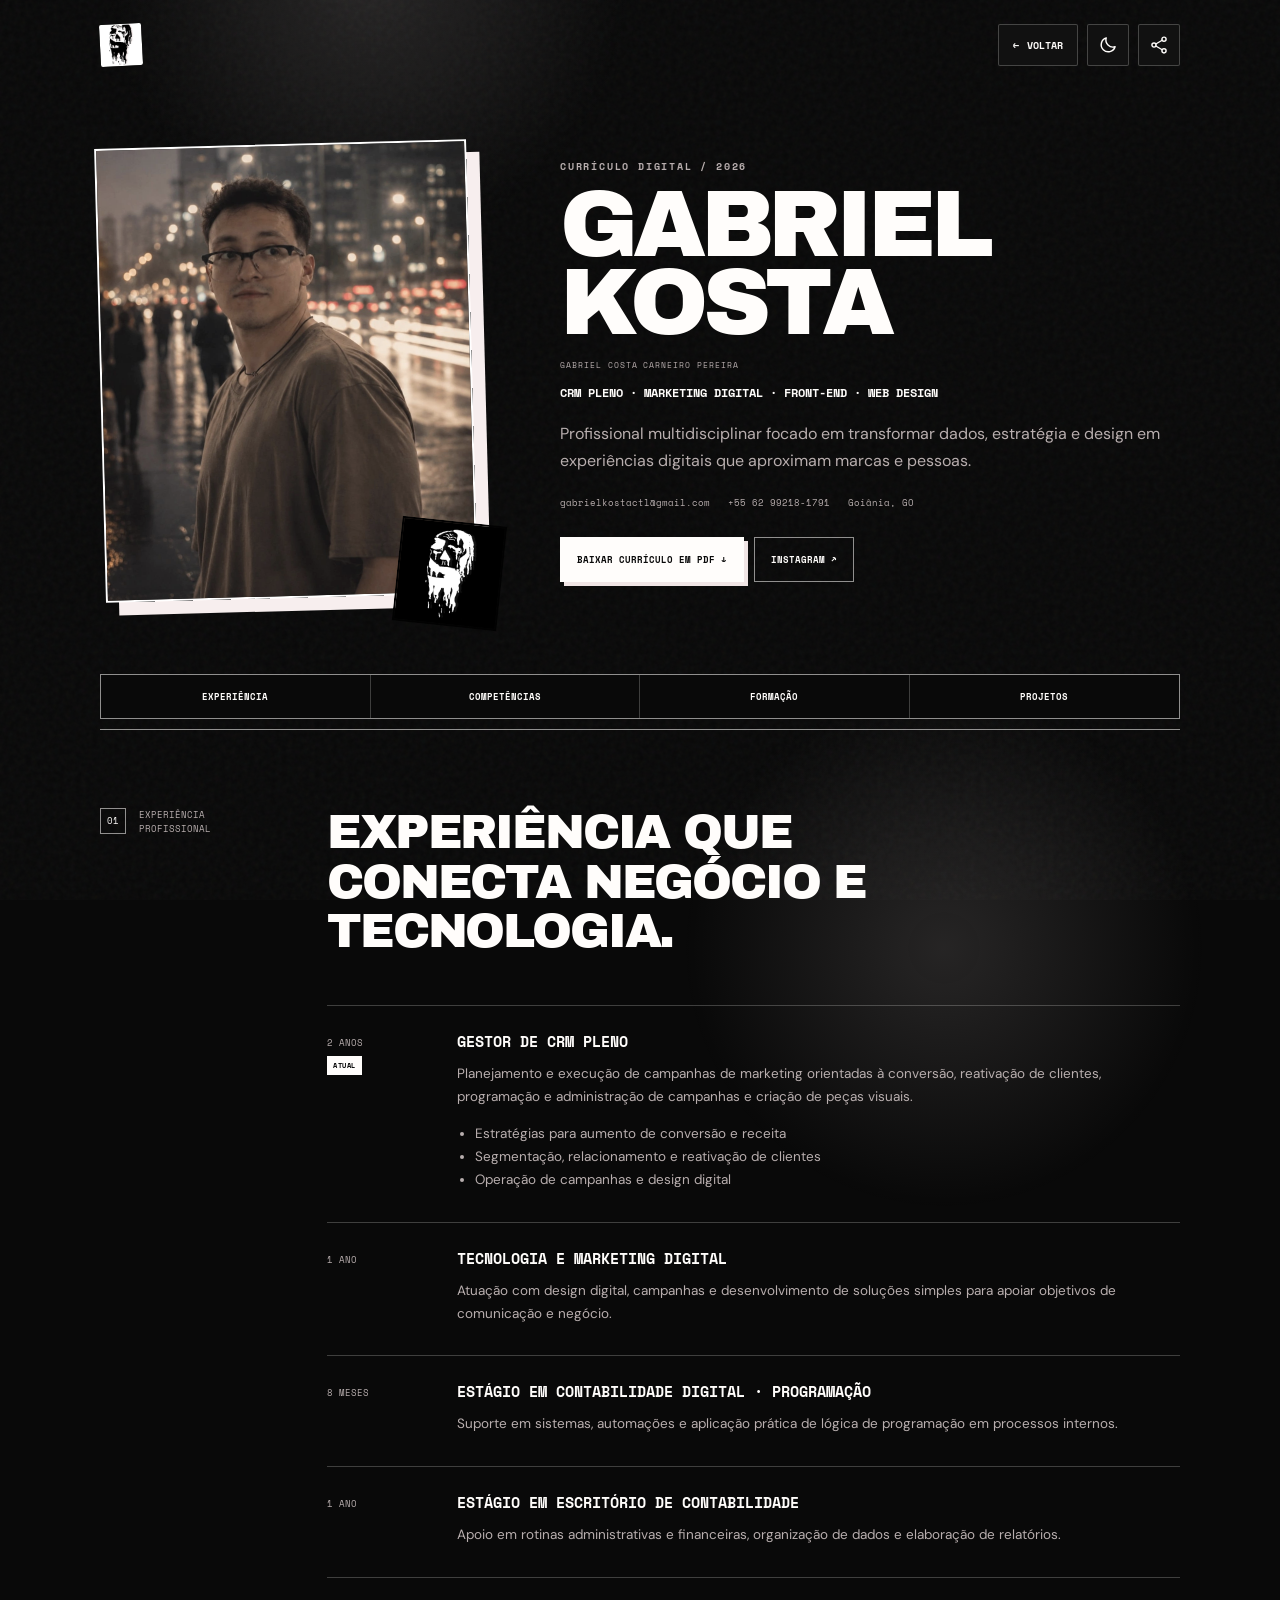
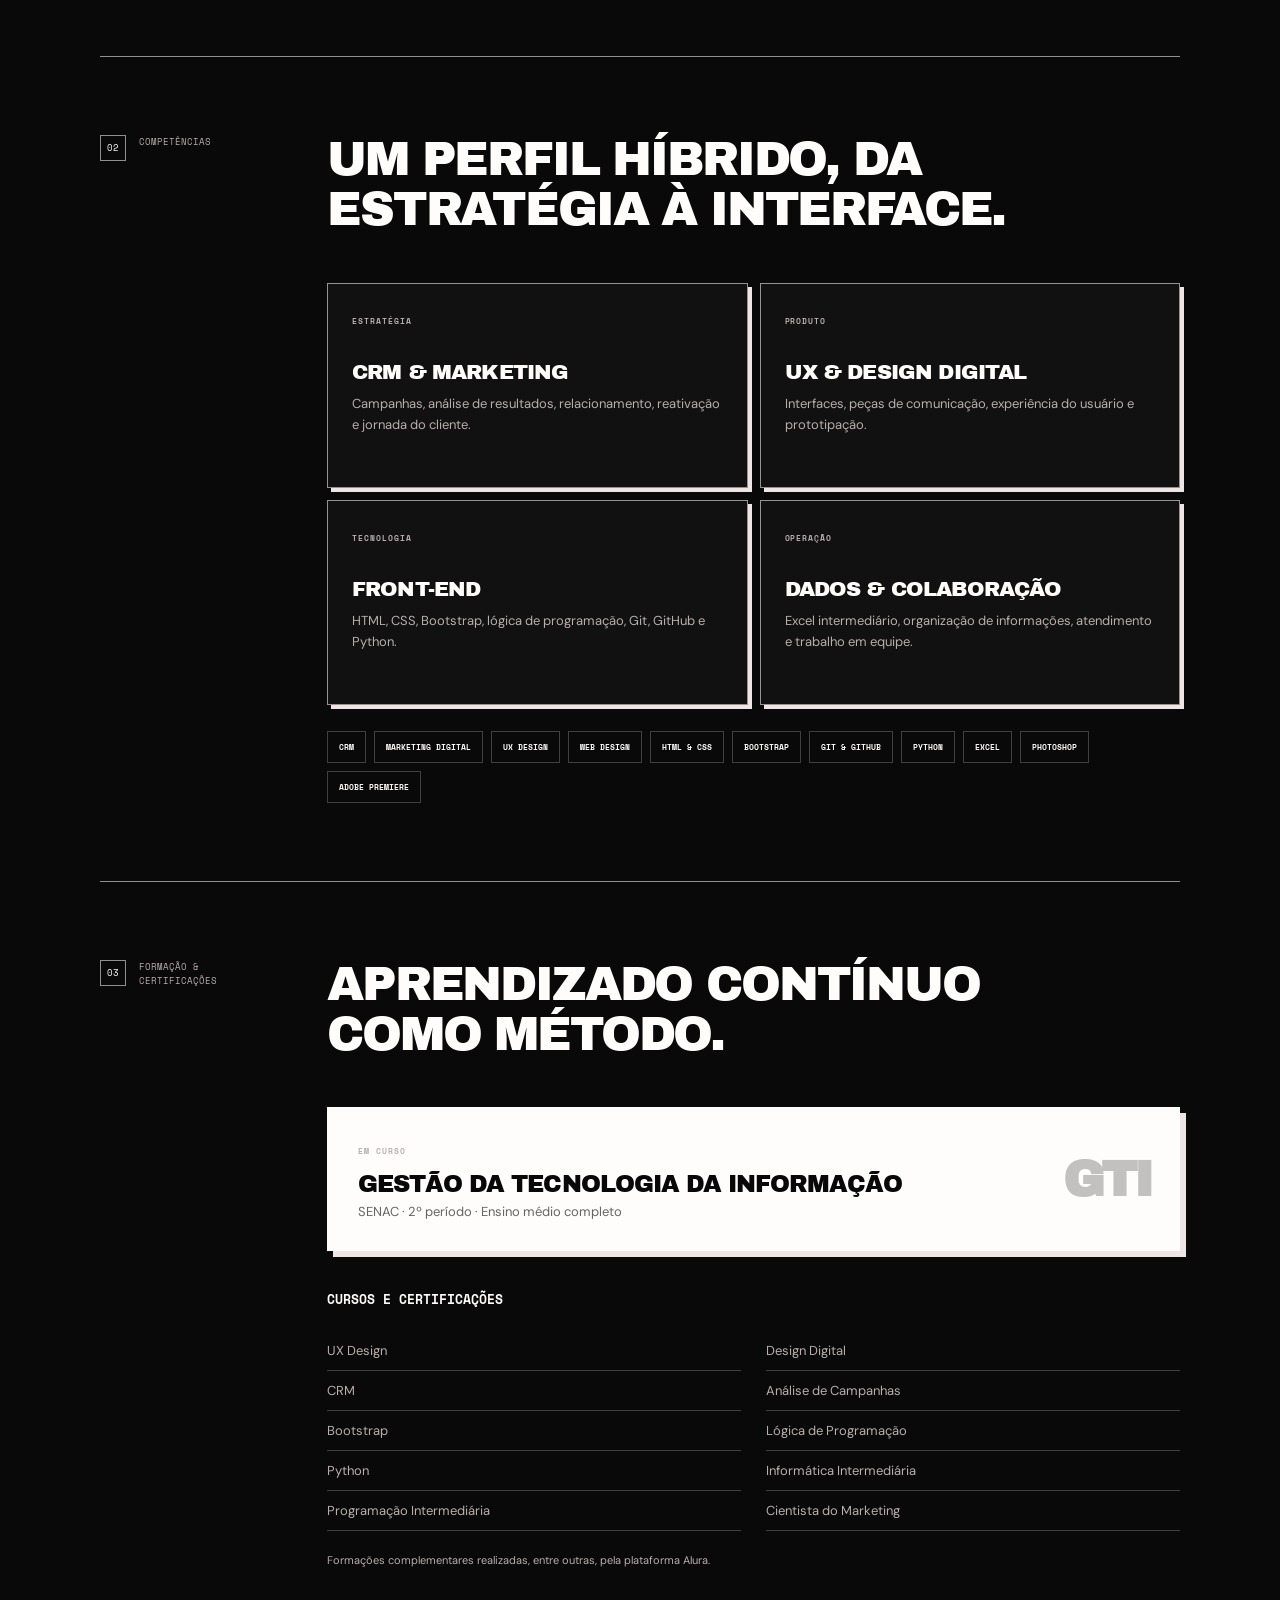
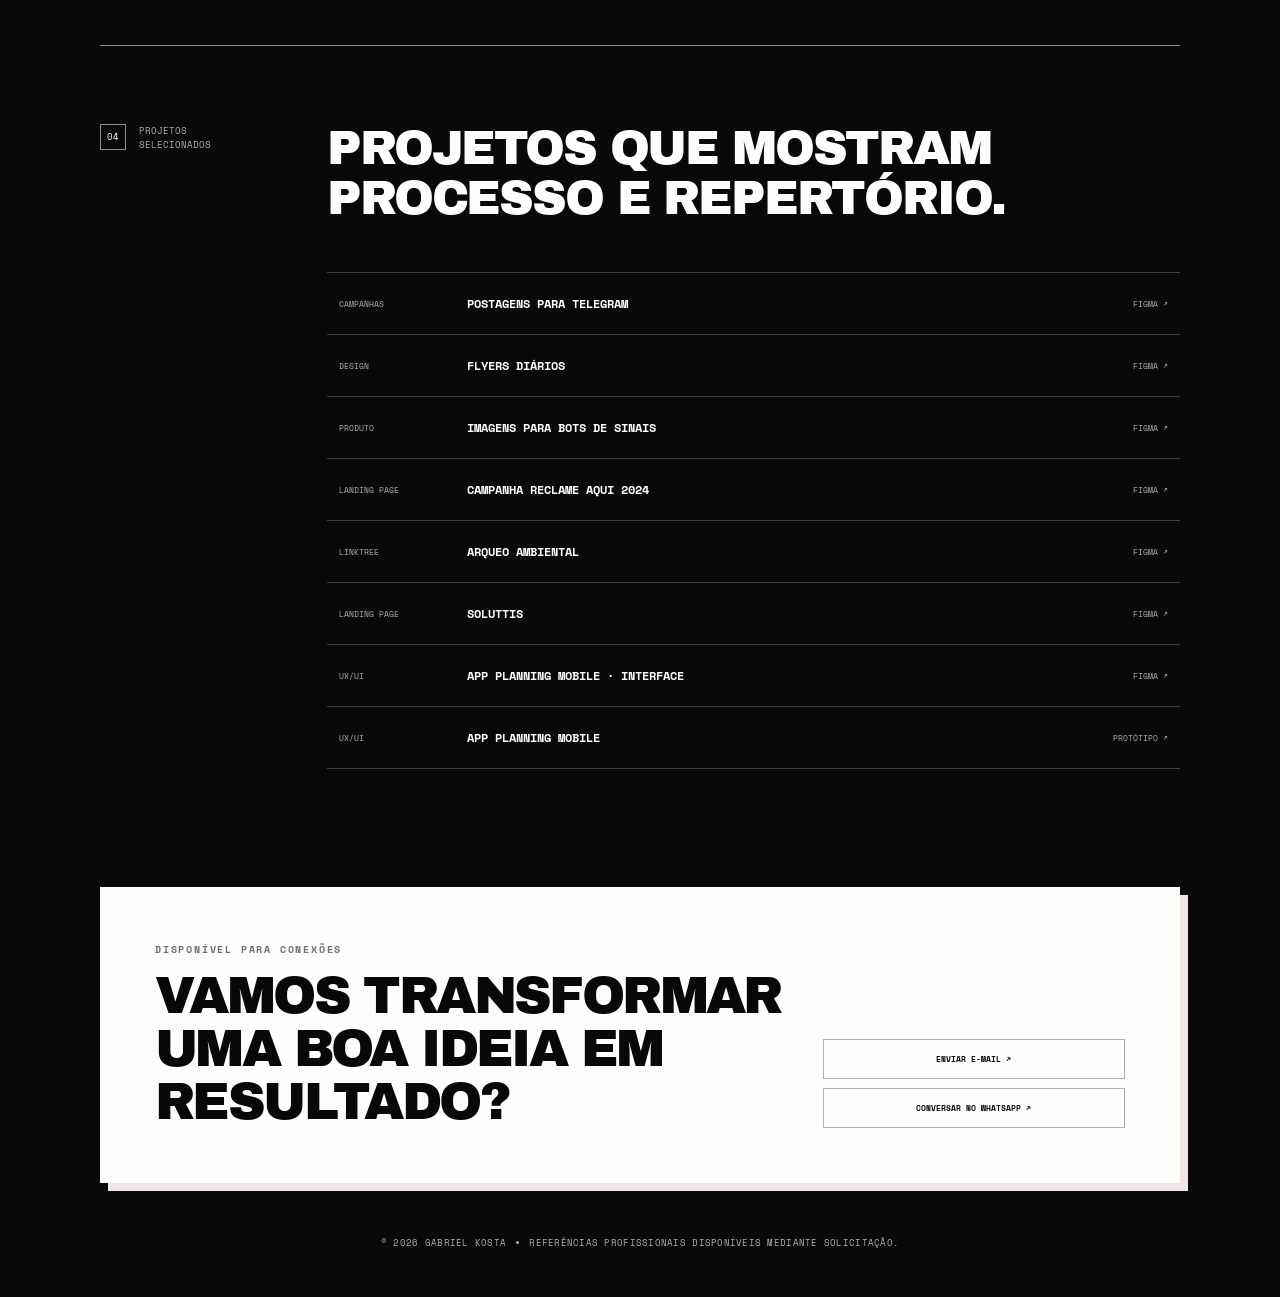
==== curriculo.html @ c95caf7f "Atualiza projeto Linktree" ====
<!doctype html>
<html lang="pt-BR">
  <head>
    <meta charset="UTF-8" />
    <meta name="viewport" content="width=device-width, initial-scale=1.0" />
    <meta name="description" content="Currículo digital de Gabriel Kosta: CRM, marketing digital, desenvolvimento front-end e web design." />
    <meta name="theme-color" content="#090909" />
    <link rel="icon" type="image/png" href="LOGO_MINHA.png" />
    <link rel="apple-touch-icon" href="LOGO_MINHA.png" />
    <title>Currículo digital — Gabriel Kosta</title>
    <link rel="stylesheet" href="styles.css" />
    <script src="script.js" defer></script>
  </head>
  <body>
    <div class="ambient ambient--one" aria-hidden="true"></div>
    <div class="ambient ambient--two" aria-hidden="true"></div>

    <main class="resume-shell">
      <nav class="topbar resume-topbar" aria-label="Ações do currículo">
        <a class="brand" href="index.html" aria-label="Voltar para a página de links"><img src="LOGO_MINHA.png" alt="" /></a>
        <div class="topbar__actions">
          <a class="back-button" href="index.html"><span aria-hidden="true">←</span> Voltar</a>
          <button class="icon-button" id="theme-toggle" type="button" aria-label="Alternar tema" title="Alternar tema">
            <svg class="icon icon--moon" viewBox="0 0 24 24" aria-hidden="true"><path d="M20.5 14.1A8.5 8.5 0 0 1 9.9 3.5 8.5 8.5 0 1 0 20.5 14.1Z" /></svg>
            <svg class="icon icon--sun" viewBox="0 0 24 24" aria-hidden="true"><circle cx="12" cy="12" r="3.5"/><path d="M12 2v2M12 20v2M4.93 4.93l1.42 1.42M17.65 17.65l1.42 1.42M2 12h2M20 12h2M4.93 19.07l1.42-1.42M17.65 6.35l1.42-1.42"/></svg>
          </button>
          <button class="icon-button" id="share-button" type="button" aria-label="Compartilhar currículo" title="Compartilhar">
            <svg class="icon" viewBox="0 0 24 24" aria-hidden="true"><circle cx="18" cy="5" r="2.5"/><circle cx="6" cy="12" r="2.5"/><circle cx="18" cy="19" r="2.5"/><path d="m8.2 10.8 7.6-4.5M8.2 13.2l7.6 4.5"/></svg>
          </button>
        </div>
      </nav>

      <header class="resume-hero">
        <div class="resume-hero__photo">
          <img src="EU.jpg" alt="Retrato profissional de Gabriel Kosta" />
          <img class="resume-hero__mark" src="LOGO_MINHA.png" alt="" aria-hidden="true" />
        </div>
        <div class="resume-hero__content">
          <p class="eyebrow">CURRÍCULO DIGITAL / 2026</p>
          <h1>Gabriel<br />Kosta</h1>
          <p class="resume-legal-name">Gabriel Costa Carneiro Pereira</p>
          <p class="resume-role">CRM Pleno · Marketing Digital · Front-end · Web Design</p>
          <p class="resume-summary">Profissional multidisciplinar focado em transformar dados, estratégia e design em experiências digitais que aproximam marcas e pessoas.</p>
          <div class="resume-contact">
            <a href="mailto:gabrielkostactl@gmail.com">gabrielkostactl@gmail.com</a>
            <a href="https://wa.me/5562992181791" target="_blank" rel="noreferrer">+55 62 99218-1791</a>
            <span>Goiânia, GO</span>
          </div>
          <div class="resume-actions">
            <a class="resume-actions__primary" href="Gabriel Costa Curriculo-2.pdf" download>Baixar currículo em PDF ↓</a>
            <a href="https://www.instagram.com/gabr_costk" target="_blank" rel="noreferrer">Instagram ↗</a>
          </div>
        </div>
      </header>

      <nav class="resume-nav" aria-label="Seções do currículo">
        <a href="#experiencia">Experiência</a><a href="#competencias">Competências</a><a href="#formacao">Formação</a><a href="#projetos">Projetos</a>
      </nav>

      <section class="resume-section" id="experiencia" aria-labelledby="experiencia-title">
        <aside><span>01</span><p>Experiência<br />profissional</p></aside>
        <div class="resume-section__content">
          <h2 id="experiencia-title">Experiência que conecta negócio e tecnologia.</h2>
          <div class="career-list">
            <article class="career-item"><div class="career-item__meta"><span>2 anos</span><strong>Atual</strong></div><div><h3>Gestor de CRM Pleno</h3><p>Planejamento e execução de campanhas de marketing orientadas à conversão, reativação de clientes, programação e administração de campanhas e criação de peças visuais.</p><ul><li>Estratégias para aumento de conversão e receita</li><li>Segmentação, relacionamento e reativação de clientes</li><li>Operação de campanhas e design digital</li></ul></div></article>
            <article class="career-item"><div class="career-item__meta"><span>1 ano</span></div><div><h3>Tecnologia e Marketing Digital</h3><p>Atuação com design digital, campanhas e desenvolvimento de soluções simples para apoiar objetivos de comunicação e negócio.</p></div></article>
            <article class="career-item"><div class="career-item__meta"><span>8 meses</span></div><div><h3>Estágio em Contabilidade Digital · Programação</h3><p>Suporte em sistemas, automações e aplicação prática de lógica de programação em processos internos.</p></div></article>
            <article class="career-item"><div class="career-item__meta"><span>1 ano</span></div><div><h3>Estágio em Escritório de Contabilidade</h3><p>Apoio em rotinas administrativas e financeiras, organização de dados e elaboração de relatórios.</p></div></article>
          </div>
        </div>
      </section>

      <section class="resume-section" id="competencias" aria-labelledby="competencias-title">
        <aside><span>02</span><p>Competências</p></aside>
        <div class="resume-section__content">
          <h2 id="competencias-title">Um perfil híbrido, da estratégia à interface.</h2>
          <div class="competency-grid">
            <article><span>ESTRATÉGIA</span><h3>CRM & Marketing</h3><p>Campanhas, análise de resultados, relacionamento, reativação e jornada do cliente.</p></article>
            <article><span>PRODUTO</span><h3>UX & Design Digital</h3><p>Interfaces, peças de comunicação, experiência do usuário e prototipação.</p></article>
            <article><span>TECNOLOGIA</span><h3>Front-end</h3><p>HTML, CSS, Bootstrap, lógica de programação, Git, GitHub e Python.</p></article>
            <article><span>OPERAÇÃO</span><h3>Dados & Colaboração</h3><p>Excel intermediário, organização de informações, atendimento e trabalho em equipe.</p></article>
          </div>
          <div class="skill-cloud" aria-label="Lista de habilidades"><span>CRM</span><span>Marketing Digital</span><span>UX Design</span><span>Web Design</span><span>HTML & CSS</span><span>Bootstrap</span><span>Git & GitHub</span><span>Python</span><span>Excel</span><span>Photoshop</span><span>Adobe Premiere</span></div>
        </div>
      </section>

      <section class="resume-section" id="formacao" aria-labelledby="formacao-title">
        <aside><span>03</span><p>Formação &<br />certificações</p></aside>
        <div class="resume-section__content">
          <h2 id="formacao-title">Aprendizado contínuo como método.</h2>
          <article class="education-card"><div><span>EM CURSO</span><h3>Gestão da Tecnologia da Informação</h3><p>SENAC · 2º período · Ensino médio completo</p></div><strong>GTI</strong></article>
          <div class="courses"><h3>Cursos e certificações</h3><ul><li>UX Design</li><li>Design Digital</li><li>CRM</li><li>Análise de Campanhas</li><li>Bootstrap</li><li>Lógica de Programação</li><li>Python</li><li>Informática Intermediária</li><li>Programação Intermediária</li><li>Cientista do Marketing</li></ul><p>Formações complementares realizadas, entre outras, pela plataforma Alura.</p></div>
        </div>
      </section>

      <section class="resume-section" id="projetos" aria-labelledby="projetos-title">
        <aside><span>04</span><p>Projetos<br />selecionados</p></aside>
        <div class="resume-section__content">
          <h2 id="projetos-title">Projetos que mostram processo e repertório.</h2>
          <div class="portfolio-list">
            <a href="https://www.figma.com/design/GNxEkThnN1ASRh6mcghQVB/LP-CASSINO-TELEGRAM-B2XBET?node-id=0-1" target="_blank" rel="noreferrer"><span>Campanhas</span><strong>Postagens para Telegram</strong><em>Figma ↗</em></a>
            <a href="https://www.figma.com/design/XONp0iEWPkWLWHeSOLCSJD/Modelos-Flyers-di%C3%A1rios?node-id=0-1" target="_blank" rel="noreferrer"><span>Design</span><strong>Flyers diários</strong><em>Figma ↗</em></a>
            <a href="https://www.figma.com/design/quxg5RMnySAW9eNPI8fEet/FOTOS-DE-BOTS---B2XBET?node-id=0-1" target="_blank" rel="noreferrer"><span>Produto</span><strong>Imagens para bots de sinais</strong><em>Figma ↗</em></a>
            <a href="https://www.figma.com/design/TF2F96Vv0Jakp9t3J1NPMA/LP-Vote-Reclame-Aqui?node-id=0-1" target="_blank" rel="noreferrer"><span>Landing page</span><strong>Campanha Reclame Aqui 2024</strong><em>Figma ↗</em></a>
            <a href="https://www.figma.com/design/FA7lV0vv6DkavTv9SUylVP/Arqueo-Ambiental-Linktree?node-id=0-1" target="_blank" rel="noreferrer"><span>Linktree</span><strong>Arqueo Ambiental</strong><em>Figma ↗</em></a>
            <a href="https://www.figma.com/design/fbdaPclXO94jmyVk4o2q4t/Soluttis?node-id=0-1" target="_blank" rel="noreferrer"><span>Landing page</span><strong>Soluttis</strong><em>Figma ↗</em></a>
            <a href="https://www.figma.com/design/k3ZLUusB1BYuYh1WAF1rBi/App-Planning---Mobile-feito-por-mim?node-id=0-1" target="_blank" rel="noreferrer"><span>UX/UI</span><strong>App Planning Mobile · Interface</strong><em>Figma ↗</em></a>
            <a href="https://www.figma.com/proto/k3ZLUusB1BYuYh1WAF1rBi/App-Planning---Mobile-feito-por-mim?node-id=1-3089&amp;p=f&amp;scaling=scale-down&amp;content-scaling=fixed&amp;page-id=0%3A1&amp;starting-point-node-id=1%3A3089" target="_blank" rel="noreferrer"><span>UX/UI</span><strong>App Planning Mobile</strong><em>Protótipo ↗</em></a>
          </div>
        </div>
      </section>

      <section class="resume-closing">
        <div><p class="eyebrow">DISPONÍVEL PARA CONEXÕES</p><h2>Vamos transformar uma boa ideia em resultado?</h2></div>
        <div class="resume-closing__actions"><a href="mailto:gabrielkostactl@gmail.com">Enviar e-mail ↗</a><a href="https://wa.me/5562992181791?text=Ol%C3%A1%2C%20Gabriel!%20Vi%20seu%20curr%C3%ADculo%20digital%20e%20gostaria%20de%20conversar." target="_blank" rel="noreferrer">Conversar no WhatsApp ↗</a></div>
      </section>

      <footer><span>© <span id="current-year"></span> Gabriel Kosta</span><span class="footer-dot" aria-hidden="true"></span><span>Referências profissionais disponíveis mediante solicitação.</span></footer>
    </main>
    <div class="toast" id="toast" role="status" aria-live="polite">Link copiado!</div>
  </body>
</html>
---- styles.css ----
@import url('https://fonts.googleapis.com/css2?family=Archivo+Black&family=DM+Sans:wght@400;500;600;700&family=Space+Mono:wght@400;700&display=swap');

:root {
  color-scheme: dark;
  --bg: #090909;
  --surface: #111;
  --surface-hover: #181818;
  --text: #fffdfb;
  --muted: #b8aeae;
  --line: rgba(255, 253, 251, 0.22);
  --line-strong: rgba(255, 253, 251, 0.55);
  --inverse: #080808;
  --inverse-bg: #fffdfb;
  --accent: #f0e5e5;
  --shadow: 5px 5px 0 rgba(240, 229, 229, 0.28);
  --radius: 3px;
}

:root[data-theme="light"] {
  color-scheme: light;
  --bg: #fffdfb;
  --surface: #fffdfb;
  --surface-hover: #f7eeee;
  --text: #080808;
  --muted: #6c6262;
  --line: rgba(0, 0, 0, 0.27);
  --line-strong: rgba(0, 0, 0, 0.75);
  --inverse: #fff;
  --inverse-bg: #080808;
  --accent: #f0e5e5;
  --shadow: 5px 5px 0 #e8dada;
}

* { box-sizing: border-box; }

html { scroll-behavior: smooth; }

body {
  min-width: 320px;
  min-height: 100vh;
  margin: 0;
  overflow-x: hidden;
  background: var(--bg);
  color: var(--text);
  font-family: "DM Sans", Arial, sans-serif;
  -webkit-font-smoothing: antialiased;
  transition: background-color 0.3s ease, color 0.3s ease;
}

body::before {
  content: "";
  position: fixed;
  z-index: -2;
  inset: 0;
  opacity: .13;
  background-image: url("data:image/svg+xml,%3Csvg viewBox='0 0 180 180' xmlns='http://www.w3.org/2000/svg'%3E%3Cfilter id='n'%3E%3CfeTurbulence type='fractalNoise' baseFrequency='.9' numOctaves='4' stitchTiles='stitch'/%3E%3C/filter%3E%3Crect width='100%25' height='100%25' filter='url(%23n)' opacity='.32'/%3E%3C/svg%3E");
  pointer-events: none;
}

button, a { -webkit-tap-highlight-color: transparent; }
button { font: inherit; }
a { color: inherit; text-decoration: none; }

.ambient {
  position: fixed;
  z-index: -1;
  width: 34rem;
  height: 34rem;
  border-radius: 50%;
  background: radial-gradient(circle, rgba(240,229,229,.13), transparent 68%);
  pointer-events: none;
}
.ambient--one { top: -18rem; left: calc(50% - 34rem); }
.ambient--two { right: calc(50% - 36rem); bottom: -20rem; }

.page-shell {
  width: min(100% - 32px, 680px);
  margin: 0 auto;
  padding: 24px 0 40px;
}

.topbar { display: flex; align-items: center; justify-content: space-between; }
.brand {
  display: grid;
  width: 42px;
  height: 42px;
  place-items: center;
  border: 1px solid var(--line);
  overflow: hidden;
  border-radius: 2px;
  background: #fff;
  transform: rotate(-3deg);
}
.brand img { width: 100%; height: 100%; object-fit: cover; transform: scale(1.28); }
.topbar__actions { display: flex; gap: 9px; }
.icon-button {
  display: grid;
  width: 42px;
  height: 42px;
  padding: 0;
  place-items: center;
  border: 1px solid var(--line);
  border-radius: 2px;
  background: var(--surface);
  color: var(--text);
  cursor: pointer;
  transition: transform .2s ease, border-color .2s ease, background .2s ease;
}
.icon-button:hover { transform: translateY(-2px); border-color: var(--line-strong); }
.icon { width: 20px; height: 20px; fill: none; stroke: currentColor; stroke-linecap: round; stroke-linejoin: round; stroke-width: 1.7; }
.icon .fill, .icon.fill { fill: currentColor; stroke: none; }
.icon--sun { display: none; }
[data-theme="light"] .icon--moon { display: none; }
[data-theme="light"] .icon--sun { display: block; }

.profile { position: relative; padding: 58px 20px 38px; text-align: center; animation: rise .65s ease both; }
.profile-stamp {
  position: absolute;
  top: 78px;
  right: 35px;
  padding: 6px 9px;
  border: 1px solid var(--line-strong);
  color: var(--muted);
  font-family: "Space Mono", monospace;
  font-size: 8px;
  font-weight: 700;
  letter-spacing: .1em;
  transform: rotate(7deg);
}
.avatar-wrap { position: relative; width: fit-content; margin: 0 auto 22px; }
.avatar {
  width: 148px;
  height: 148px;
  overflow: hidden;
  border: 2px solid var(--text);
  border-radius: 2px;
  background: #fff;
  box-shadow: 8px 8px 0 var(--accent);
  transform: rotate(-2deg);
}
.avatar img { width: 100%; height: 100%; object-fit: cover; transform: scale(1.04); }
:root:not([data-theme="light"]) .avatar img { filter: invert(1) grayscale(1); }
.status-dot { position: absolute; right: -6px; bottom: -3px; width: 18px; height: 18px; border: 4px solid var(--bg); border-radius: 0; background: var(--text); transform: rotate(12deg); }
.eyebrow { margin: 0 0 12px; color: var(--muted); font-family: "Space Mono", monospace; font-size: 10px; font-weight: 700; letter-spacing: .18em; }
h1 { margin: 0; font-family: "Archivo Black", Impact, sans-serif; font-size: clamp(38px, 8vw, 54px); font-weight: 400; letter-spacing: -.055em; line-height: .95; text-transform: uppercase; }
.bio { max-width: 475px; margin: 16px auto 22px; color: var(--muted); font-size: 16px; line-height: 1.65; }
.socials { display: flex; justify-content: center; gap: 8px; }
.socials a { display: grid; width: 40px; height: 40px; place-items: center; border-radius: 50%; color: var(--muted); transition: color .2s ease, background .2s ease, transform .2s ease; }
.socials a:hover { transform: translateY(-2px); background: var(--surface); color: var(--text); }
.socials .icon { width: 19px; height: 19px; }

.section-heading { display: flex; margin-bottom: 12px; padding: 9px 2px; align-items: center; justify-content: space-between; overflow: hidden; border-top: 1px solid var(--line-strong); border-bottom: 1px solid var(--line-strong); color: var(--muted); font-family: "Space Mono", monospace; font-size: 8px; font-weight: 700; letter-spacing: .13em; white-space: nowrap; }
.links { display: grid; gap: 14px; }
.link-card {
  position: relative;
  display: grid;
  grid-template-columns: 48px 1fr auto;
  gap: 15px;
  width: 100%;
  min-height: 82px;
  padding: 16px 18px;
  align-items: center;
  overflow: hidden;
  border: 1px solid var(--line-strong);
  border-radius: var(--radius);
  background: var(--surface);
  color: var(--text);
  text-align: left;
  box-shadow: var(--shadow);
  cursor: pointer;
  transition: transform .22s ease, border-color .22s ease, background .22s ease;
  animation: rise .6s ease both;
}
.links > :nth-child(2) .link-card, .links > :nth-child(2).link-card { animation-delay: .05s; }
.links > :nth-child(3) .link-card { animation-delay: .1s; }
.links > :nth-child(4) .link-card { animation-delay: .15s; }
.links > :nth-child(5).link-card { animation-delay: .2s; }
.link-card:hover { transform: translate(-2px, -2px); border-color: var(--line-strong); background: var(--surface-hover); box-shadow: 8px 8px 0 color-mix(in srgb, var(--accent) 70%, transparent); }
.link-card::before { content: ""; position: absolute; inset: 0; background: linear-gradient(105deg, transparent 30%, rgba(255,255,255,.035), transparent 70%); transform: translateX(-100%); transition: transform .7s ease; pointer-events: none; }
.link-card:hover::before { transform: translateX(100%); }
.link-card--featured { border-color: transparent; background: var(--inverse-bg); color: var(--inverse); }
.link-card--featured:hover { border-color: transparent; background: var(--inverse-bg); }
.link-card__icon { display: grid; width: 48px; height: 48px; place-items: center; border: 1px solid var(--line-strong); border-radius: 1px; background: var(--bg); color: var(--text); }
.link-card--featured .link-card__icon { border-color: rgba(128,128,128,.25); background: transparent; color: var(--inverse); }
.link-card__copy { display: grid; gap: 4px; min-width: 0; }
.link-card__copy strong { overflow: hidden; font-family: "Space Mono", monospace; font-size: 13px; font-weight: 700; letter-spacing: -.03em; text-overflow: ellipsis; text-transform: uppercase; white-space: nowrap; }
.link-card__copy small { overflow: hidden; color: var(--muted); font-size: 12px; text-overflow: ellipsis; white-space: nowrap; }
.link-card--featured .link-card__copy small { color: color-mix(in srgb, var(--inverse) 60%, transparent); }
.link-card__arrow { display: grid; width: 32px; height: 32px; place-items: center; border-radius: 50%; color: var(--muted); font-size: 17px; transition: transform .2s ease, color .2s ease; }
.link-card:hover .link-card__arrow { transform: translate(2px, -2px); color: currentColor; }

.accordion { border-radius: var(--radius); }
.accordion__trigger { box-shadow: var(--shadow); }
.accordion.is-open .accordion__trigger { border-radius: var(--radius) var(--radius) 0 0; border-color: var(--line-strong); box-shadow: none; transform: none; }
.accordion__chevron { width: 9px; height: 9px; margin-right: 10px; border-right: 2px solid currentColor; border-bottom: 2px solid currentColor; transform: rotate(45deg) translateY(-3px); transition: transform .3s ease; }
.accordion.is-open .accordion__chevron { transform: rotate(225deg) translate(-2px, -2px); }
.accordion__content { display: grid; grid-template-rows: 0fr; border: 1px solid transparent; border-top: 0; border-radius: 0 0 var(--radius) var(--radius); background: color-mix(in srgb, var(--surface) 75%, transparent); transition: grid-template-rows .35s ease, border-color .35s ease; }
.accordion.is-open .accordion__content { grid-template-rows: 1fr; border-color: var(--line); }
.accordion__inner { min-height: 0; overflow: hidden; }
.sub-link { display: flex; min-height: 68px; padding: 14px 20px 14px 81px; align-items: center; justify-content: space-between; border-bottom: 1px solid var(--line); color: var(--muted); transition: color .2s ease, background .2s ease; }
.sub-link:last-child { border-bottom: 0; }
.sub-link:hover { background: var(--surface); color: var(--text); }
.sub-link > span:first-child { display: grid; gap: 3px; }
.sub-link strong { color: var(--text); font-family: "Space Mono", monospace; font-size: 12px; text-transform: uppercase; }
.sub-link small { font-size: 11.5px; }

footer { display: flex; padding: 38px 10px 8px; align-items: center; justify-content: center; gap: 10px; color: var(--muted); font-family: "Space Mono", monospace; font-size: 9px; letter-spacing: .03em; text-transform: uppercase; }
.footer-dot { width: 3px; height: 3px; border-radius: 50%; background: var(--muted); }
.toast { position: fixed; left: 50%; bottom: 24px; z-index: 10; padding: 12px 18px; border: 1px solid var(--line-strong); border-radius: 999px; background: var(--inverse-bg); color: var(--inverse); font-size: 13px; font-weight: 600; box-shadow: var(--shadow); opacity: 0; pointer-events: none; transform: translate(-50%, 18px); transition: opacity .25s ease, transform .25s ease; }
.toast.is-visible { opacity: 1; transform: translate(-50%, 0); }

/* Página Quem sou */
.back-button {
  display: flex;
  height: 42px;
  padding: 0 14px;
  align-items: center;
  gap: 8px;
  border: 1px solid var(--line);
  border-radius: 2px;
  background: var(--surface);
  font-family: "Space Mono", monospace;
  font-size: 10px;
  font-weight: 700;
  text-transform: uppercase;
  transition: transform .2s ease, border-color .2s ease;
}
.back-button:hover { transform: translateY(-2px); border-color: var(--line-strong); }
.about-hero { display: grid; grid-template-columns: minmax(220px, .8fr) 1.2fr; gap: 46px; padding: 70px 0 74px; align-items: center; }
.about-hero__visual { position: relative; }
.about-hero__photo { display: block; width: 100%; aspect-ratio: 1 / 1.08; border: 2px solid var(--text); background: #fff; box-shadow: 12px 12px 0 var(--accent); object-fit: cover; object-position: 50% 42%; transform: rotate(-2deg); filter: saturate(.8) contrast(1.06); }
.about-hero__logo { position: absolute; z-index: 2; left: -18px; bottom: -22px; width: 82px; height: 82px; border: 2px solid var(--text); background: #fff; object-fit: cover; transform: rotate(-7deg); }
:root:not([data-theme="light"]) .about-hero__logo { filter: invert(1) grayscale(1); }
.about-hero__stamp { position: absolute; right: -15px; bottom: 22px; padding: 7px 10px; background: var(--inverse-bg); color: var(--inverse); font-family: "Space Mono", monospace; font-size: 8px; font-weight: 700; letter-spacing: .12em; transform: rotate(4deg); }
.about-hero__copy h1 { font-size: clamp(48px, 10vw, 76px); }
.about-lead { max-width: 420px; margin: 20px 0 0; color: var(--muted); font-size: 17px; line-height: 1.65; }
.about-intro, .skills-section { display: grid; grid-template-columns: 155px 1fr; gap: 35px; padding: 48px 0; border-top: 1px solid var(--line-strong); }
.section-index { padding-top: 6px; color: var(--muted); font-family: "Space Mono", monospace; font-size: 9px; font-weight: 700; letter-spacing: .08em; }
.about-intro h2, .skills-content h2 { margin: 0 0 24px; font-family: "Archivo Black", Impact, sans-serif; font-size: clamp(24px, 5vw, 36px); font-weight: 400; letter-spacing: -.04em; line-height: 1.08; text-transform: uppercase; }
.about-intro p { margin: 0 0 16px; color: var(--muted); font-size: 15px; line-height: 1.8; }
.about-intro strong { color: var(--text); }
.experience-grid { display: grid; grid-template-columns: repeat(3, 1fr); gap: 12px; margin: 10px 0 54px; }
.experience-card { min-height: 230px; padding: 24px 20px; border: 1px solid var(--line-strong); background: var(--surface); box-shadow: 5px 5px 0 var(--accent); }
.experience-card--dark { background: var(--inverse-bg); color: var(--inverse); }
.experience-card__number { display: block; font-family: "Archivo Black", Impact, sans-serif; font-size: 55px; letter-spacing: -.07em; line-height: 1; }
.experience-card h2 { margin: 9px 0 24px; font-family: "Space Mono", monospace; font-size: 13px; text-transform: uppercase; }
.experience-card p { margin: 0; color: var(--muted); font-size: 12.5px; line-height: 1.6; }
.experience-card--dark p { color: color-mix(in srgb, var(--inverse) 65%, transparent); }
.skill-list { display: grid; margin: 0; padding: 0; list-style: none; }
.skill-list li { display: grid; grid-template-columns: 42px 1fr; padding: 18px 0; align-items: center; border-bottom: 1px solid var(--line); font-family: "Space Mono", monospace; font-size: 13px; font-weight: 700; text-transform: uppercase; }
.skill-list li:first-child { border-top: 1px solid var(--line); }
.skill-list span { color: var(--muted); font-size: 9px; }
.about-cta { margin: 30px 0 10px; padding: 46px; border: 1px solid var(--line-strong); background: var(--inverse-bg); color: var(--inverse); box-shadow: 8px 8px 0 var(--accent); }
.about-cta h2 { max-width: 520px; margin: 10px 0 30px; font-family: "Archivo Black", Impact, sans-serif; font-size: clamp(28px, 6vw, 43px); font-weight: 400; letter-spacing: -.045em; line-height: 1.05; text-transform: uppercase; }
.about-cta .eyebrow { color: color-mix(in srgb, var(--inverse) 60%, transparent); }
.about-cta a { display: inline-flex; padding: 13px 17px; align-items: center; gap: 25px; border: 1px solid color-mix(in srgb, var(--inverse) 35%, transparent); font-family: "Space Mono", monospace; font-size: 10px; font-weight: 700; text-transform: uppercase; transition: background .2s ease, color .2s ease; }
.about-cta a:hover { background: var(--inverse); color: var(--inverse-bg); }

/* Página Em breve */
.coming-soon-body { min-height: 100svh; }
.coming-soon-page { display: flex; min-height: 100svh; flex-direction: column; }
.coming-soon { display: grid; flex: 1; grid-template-columns: .9fr 1.1fr; gap: 58px; padding: 65px 0 45px; align-items: center; }
.coming-soon__art { position: relative; width: 100%; aspect-ratio: 1; }
.coming-soon__art::before, .coming-soon__art::after { content: ""; position: absolute; border: 1px solid var(--line-strong); border-radius: 50%; }
.coming-soon__art::before { inset: 2%; animation: slow-spin 18s linear infinite; border-style: dashed; }
.coming-soon__art::after { inset: 13%; }
.coming-soon__art img { position: absolute; z-index: 1; inset: 20%; width: 60%; height: 60%; border: 2px solid var(--text); background: #fff; object-fit: cover; transform: rotate(-3deg); box-shadow: 9px 9px 0 var(--accent); }
:root:not([data-theme="light"]) .coming-soon__art img { filter: invert(1) grayscale(1); }
.coming-soon__orbit { position: absolute; z-index: 2; top: 1%; left: 50%; width: 160px; margin-left: -80px; color: var(--muted); font-family: "Space Mono", monospace; font-size: 7px; font-weight: 700; letter-spacing: .15em; text-align: center; }
.coming-soon__label { position: absolute; z-index: 3; right: 2%; bottom: 16%; padding: 7px 9px; background: var(--inverse-bg); color: var(--inverse); font-family: "Space Mono", monospace; font-size: 7px; font-weight: 700; letter-spacing: .1em; transform: rotate(5deg); }
.coming-soon__content h1 { margin: 0; font-size: clamp(58px, 11vw, 86px); line-height: .82; }
.coming-soon__content h1 span { color: var(--muted); }
.coming-soon__content > p:not(.eyebrow) { max-width: 430px; margin: 28px 0 22px; color: var(--muted); font-size: 15px; line-height: 1.75; }
.coming-soon__status { display: flex; padding: 13px 0; align-items: center; gap: 10px; border-top: 1px solid var(--line); border-bottom: 1px solid var(--line); font-family: "Space Mono", monospace; font-size: 9px; letter-spacing: .06em; text-transform: uppercase; }
.coming-soon__status span { width: 8px; height: 8px; background: var(--text); animation: status-pulse 1.7s ease-in-out infinite; }
.coming-soon__actions { display: flex; margin-top: 26px; align-items: center; gap: 12px; flex-wrap: wrap; }
.coming-soon__primary, .coming-soon__secondary { display: inline-flex; min-height: 45px; padding: 0 16px; align-items: center; justify-content: center; gap: 24px; border: 1px solid var(--line-strong); font-family: "Space Mono", monospace; font-size: 9px; font-weight: 700; text-transform: uppercase; transition: transform .2s ease, box-shadow .2s ease, background .2s ease; }
.coming-soon__primary { background: var(--inverse-bg); color: var(--inverse); box-shadow: 4px 4px 0 var(--accent); }
.coming-soon__primary:hover { transform: translate(-2px, -2px); box-shadow: 7px 7px 0 var(--accent); }
.coming-soon__secondary:hover { background: var(--surface-hover); }
.coming-soon__ticker { overflow: hidden; padding: 10px 0; border-top: 1px solid var(--line-strong); border-bottom: 1px solid var(--line-strong); color: var(--muted); font-family: "Space Mono", monospace; font-size: 8px; font-weight: 700; letter-spacing: .14em; white-space: nowrap; }
.coming-soon__ticker span { display: block; animation: ticker 18s linear infinite; }
@keyframes slow-spin { to { transform: rotate(360deg); } }
@keyframes status-pulse { 0%, 100% { opacity: .35; transform: scale(.8); } 50% { opacity: 1; transform: scale(1); } }
@keyframes ticker { from { transform: translateX(100%); } to { transform: translateX(-110%); } }

:focus-visible { outline: 2px solid var(--text); outline-offset: 3px; }
@keyframes rise { from { opacity: 0; transform: translateY(12px); } to { opacity: 1; transform: translateY(0); } }

@media (max-width: 520px) {
  .page-shell { width: min(100% - 24px, 680px); padding-top: 16px; }
  .profile { padding: 49px 12px 34px; }
  .avatar { width: 130px; height: 130px; }
  .profile-stamp { top: 62px; right: 0; }
  .bio { font-size: 14.5px; }
  .link-card { grid-template-columns: 44px 1fr auto; gap: 12px; min-height: 76px; padding: 14px; border-radius: 16px; }
  .link-card__icon { width: 44px; height: 44px; border-radius: 12px; }
  .sub-link { padding-left: 70px; }
  footer { flex-wrap: wrap; }
  .back-button { width: 42px; padding: 0; justify-content: center; font-size: 0; }
  .back-button span { font-size: 18px; }
  .about-hero { grid-template-columns: 1fr; gap: 38px; padding: 48px 10px 55px; }
  .about-hero__visual { width: min(72vw, 270px); margin: 0 auto; }
  .about-hero__logo { left: -14px; bottom: -18px; width: 68px; height: 68px; }
  .about-hero__copy { text-align: center; }
  .about-lead { font-size: 15px; }
  .about-intro, .skills-section { grid-template-columns: 1fr; gap: 22px; padding: 38px 6px; }
  .experience-grid { grid-template-columns: 1fr; padding: 0 2px; }
  .experience-card { min-height: 180px; }
  .about-cta { margin-right: 5px; padding: 32px 24px; }
  .coming-soon { grid-template-columns: 1fr; gap: 30px; padding: 42px 8px 36px; text-align: center; }
  .coming-soon__art { width: min(74vw, 300px); margin: 0 auto; }
  .coming-soon__content > p:not(.eyebrow) { margin-right: auto; margin-left: auto; }
  .coming-soon__status, .coming-soon__actions { justify-content: center; }
  .coming-soon__content h1 { font-size: clamp(58px, 20vw, 80px); }
}

@media (min-width: 521px) and (max-width: 720px) {
  .about-hero { gap: 28px; }
  .about-intro, .skills-section { grid-template-columns: 120px 1fr; gap: 24px; }
}

@media (prefers-reduced-motion: reduce) {
  *, *::before, *::after { scroll-behavior: auto !important; animation-duration: .01ms !important; animation-iteration-count: 1 !important; transition-duration: .01ms !important; }
}

/* Currículo digital */
.resume-shell { width: min(100% - 40px, 1080px); margin: 0 auto; padding: 24px 0 40px; }
.resume-topbar { width: 100%; }
.resume-hero { display: grid; grid-template-columns: minmax(260px, .75fr) 1.25fr; gap: clamp(44px, 7vw, 88px); padding: 78px 0 76px; align-items: center; }
.resume-hero__photo { position: relative; }
.resume-hero__photo > img:first-child { display: block; width: 100%; aspect-ratio: .82; border: 2px solid var(--text); object-fit: cover; object-position: 50% 43%; filter: saturate(.75) contrast(1.08); box-shadow: 13px 13px 0 var(--accent); transform: rotate(-1.5deg); }
.resume-hero__mark { position: absolute; right: -30px; bottom: -28px; width: 105px; height: 105px; border: 2px solid var(--text); background: #fff; object-fit: cover; transform: rotate(6deg); }
:root:not([data-theme="light"]) .resume-hero__mark { filter: invert(1) grayscale(1); }
.resume-hero__content h1 { margin: 0; font-size: clamp(58px, 10vw, 94px); line-height: .82; }
.resume-legal-name { margin: 18px 0 -12px; color: var(--muted); font-family: "Space Mono", monospace; font-size: 8px; letter-spacing: .12em; text-transform: uppercase; }
.resume-role { margin: 24px 0 0; color: var(--text); font-family: "Space Mono", monospace; font-size: 12px; font-weight: 700; line-height: 1.6; text-transform: uppercase; }
.resume-summary { max-width: 620px; margin: 18px 0 22px; color: var(--muted); font-size: 16px; line-height: 1.7; }
.resume-contact { display: flex; gap: 8px 18px; flex-wrap: wrap; color: var(--muted); font-family: "Space Mono", monospace; font-size: 9px; }
.resume-contact a:hover { color: var(--text); text-decoration: underline; }
.resume-actions { display: flex; margin-top: 28px; gap: 10px; flex-wrap: wrap; }
.resume-actions a { display: inline-flex; min-height: 45px; padding: 0 16px; align-items: center; border: 1px solid var(--line-strong); font-family: "Space Mono", monospace; font-size: 9px; font-weight: 700; text-transform: uppercase; transition: transform .2s ease, box-shadow .2s ease, background .2s ease; }
.resume-actions a:hover { transform: translate(-2px, -2px); }
.resume-actions__primary { background: var(--inverse-bg); color: var(--inverse); box-shadow: 4px 4px 0 var(--accent); }
.resume-nav { position: sticky; top: 12px; z-index: 5; display: grid; grid-template-columns: repeat(4, 1fr); margin-bottom: 10px; border: 1px solid var(--line-strong); background: color-mix(in srgb, var(--bg) 90%, transparent); backdrop-filter: blur(10px); }
.resume-nav a { padding: 15px 10px; border-right: 1px solid var(--line); font-family: "Space Mono", monospace; font-size: 9px; font-weight: 700; text-align: center; text-transform: uppercase; transition: background .2s ease, color .2s ease; }
.resume-nav a:last-child { border-right: 0; }
.resume-nav a:hover { background: var(--inverse-bg); color: var(--inverse); }
.resume-section { display: grid; grid-template-columns: 175px 1fr; gap: 52px; padding: 78px 0; border-top: 1px solid var(--line-strong); scroll-margin-top: 75px; }
.resume-section aside { display: flex; gap: 13px; align-items: flex-start; color: var(--muted); font-family: "Space Mono", monospace; font-size: 9px; line-height: 1.55; text-transform: uppercase; }
.resume-section aside span { display: grid; width: 26px; height: 26px; place-items: center; border: 1px solid var(--line-strong); color: var(--text); }
.resume-section aside p { margin: 0; }
.resume-section__content > h2 { max-width: 690px; margin: 0 0 48px; font-family: "Archivo Black", Impact, sans-serif; font-size: clamp(30px, 5vw, 48px); font-weight: 400; letter-spacing: -.045em; line-height: 1.04; text-transform: uppercase; }
.career-list { display: grid; }
.career-item { display: grid; grid-template-columns: 105px 1fr; gap: 25px; padding: 30px 0; border-top: 1px solid var(--line); }
.career-item:last-child { border-bottom: 1px solid var(--line); }
.career-item__meta { display: flex; align-items: flex-start; gap: 7px; flex-direction: column; color: var(--muted); font-family: "Space Mono", monospace; font-size: 9px; text-transform: uppercase; }
.career-item__meta strong { padding: 4px 6px; background: var(--inverse-bg); color: var(--inverse); font-size: 7px; letter-spacing: .08em; }
.career-item h3 { margin: -5px 0 10px; font-family: "Space Mono", monospace; font-size: 15px; line-height: 1.45; text-transform: uppercase; }
.career-item p, .career-item li { color: var(--muted); font-size: 13.5px; line-height: 1.7; }
.career-item p { margin: 0; }
.career-item ul { margin: 14px 0 0; padding-left: 18px; }
.competency-grid { display: grid; grid-template-columns: repeat(2, 1fr); gap: 12px; }
.competency-grid article { min-height: 205px; padding: 24px; border: 1px solid var(--line-strong); background: var(--surface); box-shadow: 4px 4px 0 var(--accent); }
.competency-grid article > span, .education-card span { color: var(--muted); font-family: "Space Mono", monospace; font-size: 8px; font-weight: 700; letter-spacing: .12em; }
.competency-grid h3 { margin: 32px 0 10px; font-family: "Archivo Black", Impact, sans-serif; font-size: 21px; font-weight: 400; letter-spacing: -.04em; text-transform: uppercase; }
.competency-grid p { margin: 0; color: var(--muted); font-size: 13px; line-height: 1.65; }
.skill-cloud { display: flex; margin-top: 26px; gap: 8px; flex-wrap: wrap; }
.skill-cloud span { padding: 9px 11px; border: 1px solid var(--line); font-family: "Space Mono", monospace; font-size: 8px; font-weight: 700; text-transform: uppercase; }
.education-card { display: flex; padding: 30px; align-items: center; justify-content: space-between; gap: 20px; border: 1px solid var(--line-strong); background: var(--inverse-bg); color: var(--inverse); box-shadow: 6px 6px 0 var(--accent); }
.education-card h3 { margin: 12px 0 6px; font-family: "Archivo Black", Impact, sans-serif; font-size: 24px; font-weight: 400; letter-spacing: -.04em; text-transform: uppercase; }
.education-card p { margin: 0; color: color-mix(in srgb, var(--inverse) 62%, transparent); font-size: 13px; }
.education-card > strong { font-family: "Archivo Black", Impact, sans-serif; font-size: 50px; letter-spacing: -.07em; opacity: .24; }
.courses { padding: 38px 0 0; }
.courses h3 { margin: 0 0 22px; font-family: "Space Mono", monospace; font-size: 13px; text-transform: uppercase; }
.courses ul { display: grid; grid-template-columns: repeat(2, 1fr); gap: 0 25px; margin: 0; padding: 0; list-style: none; }
.courses li { padding: 11px 0; border-bottom: 1px solid var(--line); color: var(--muted); font-size: 13px; }
.courses p { margin: 22px 0 0; color: var(--muted); font-size: 11px; }
.portfolio-list { display: grid; }
.portfolio-list a { display: grid; grid-template-columns: 110px 1fr auto; gap: 18px; padding: 22px 12px; align-items: center; border-top: 1px solid var(--line); transition: padding .2s ease, background .2s ease; }
.portfolio-list a:last-child { border-bottom: 1px solid var(--line); }
.portfolio-list a:hover { padding-right: 20px; padding-left: 20px; background: var(--surface-hover); }
.portfolio-list span, .portfolio-list em { color: var(--muted); font-family: "Space Mono", monospace; font-size: 8px; font-style: normal; text-transform: uppercase; }
.portfolio-list strong { font-family: "Space Mono", monospace; font-size: 12px; text-transform: uppercase; }
.resume-closing { display: grid; grid-template-columns: 1.35fr .65fr; gap: 40px; margin: 40px 0 15px; padding: 55px; align-items: end; background: var(--inverse-bg); color: var(--inverse); box-shadow: 8px 8px 0 var(--accent); }
.resume-closing h2 { max-width: 660px; margin: 12px 0 0; font-family: "Archivo Black", Impact, sans-serif; font-size: clamp(32px, 5vw, 52px); font-weight: 400; letter-spacing: -.05em; line-height: 1.02; text-transform: uppercase; }
.resume-closing .eyebrow { color: color-mix(in srgb, var(--inverse) 58%, transparent); }
.resume-closing__actions { display: grid; gap: 9px; }
.resume-closing__actions a { padding: 13px; border: 1px solid color-mix(in srgb, var(--inverse) 32%, transparent); font-family: "Space Mono", monospace; font-size: 8px; font-weight: 700; text-align: center; text-transform: uppercase; transition: background .2s ease, color .2s ease; }
.resume-closing__actions a:hover { background: var(--inverse); color: var(--inverse-bg); }

@media (max-width: 760px) {
  .resume-shell { width: min(100% - 24px, 1080px); padding-top: 16px; }
  .resume-hero { grid-template-columns: 1fr; gap: 52px; padding: 52px 8px 58px; }
  .resume-hero__photo { width: min(74vw, 340px); margin: 0 auto; }
  .resume-hero__mark { right: -18px; bottom: -20px; width: 82px; height: 82px; }
  .resume-hero__content { text-align: center; }
  .resume-summary { margin-right: auto; margin-left: auto; }
  .resume-contact, .resume-actions { justify-content: center; }
  .resume-nav { overflow-x: auto; grid-template-columns: repeat(4, minmax(110px, 1fr)); }
  .resume-section { grid-template-columns: 1fr; gap: 28px; padding: 55px 5px; }
  .resume-section__content > h2 { margin-bottom: 34px; }
  .resume-closing { grid-template-columns: 1fr; padding: 38px 27px; }
}

@media (max-width: 520px) {
  .career-item { grid-template-columns: 1fr; gap: 16px; }
  .career-item__meta { flex-direction: row; align-items: center; }
  .competency-grid, .courses ul { grid-template-columns: 1fr; }
  .portfolio-list a { grid-template-columns: 1fr auto; gap: 7px 14px; }
  .portfolio-list span { grid-column: 1 / -1; }
  .education-card { align-items: flex-start; }
  .education-card > strong { font-size: 38px; }
  .resume-actions a { width: 100%; justify-content: center; }
}

@media print {
  .ambient, .resume-topbar, .resume-nav, .resume-actions, .resume-closing, .toast { display: none !important; }
  body { background: #fff; color: #111; }
  .resume-shell { width: 100%; padding: 0; }
  .resume-hero { padding-top: 0; }
  .resume-section { break-inside: avoid; padding: 36px 0; }
  .competency-grid article, .education-card { box-shadow: none; }
}
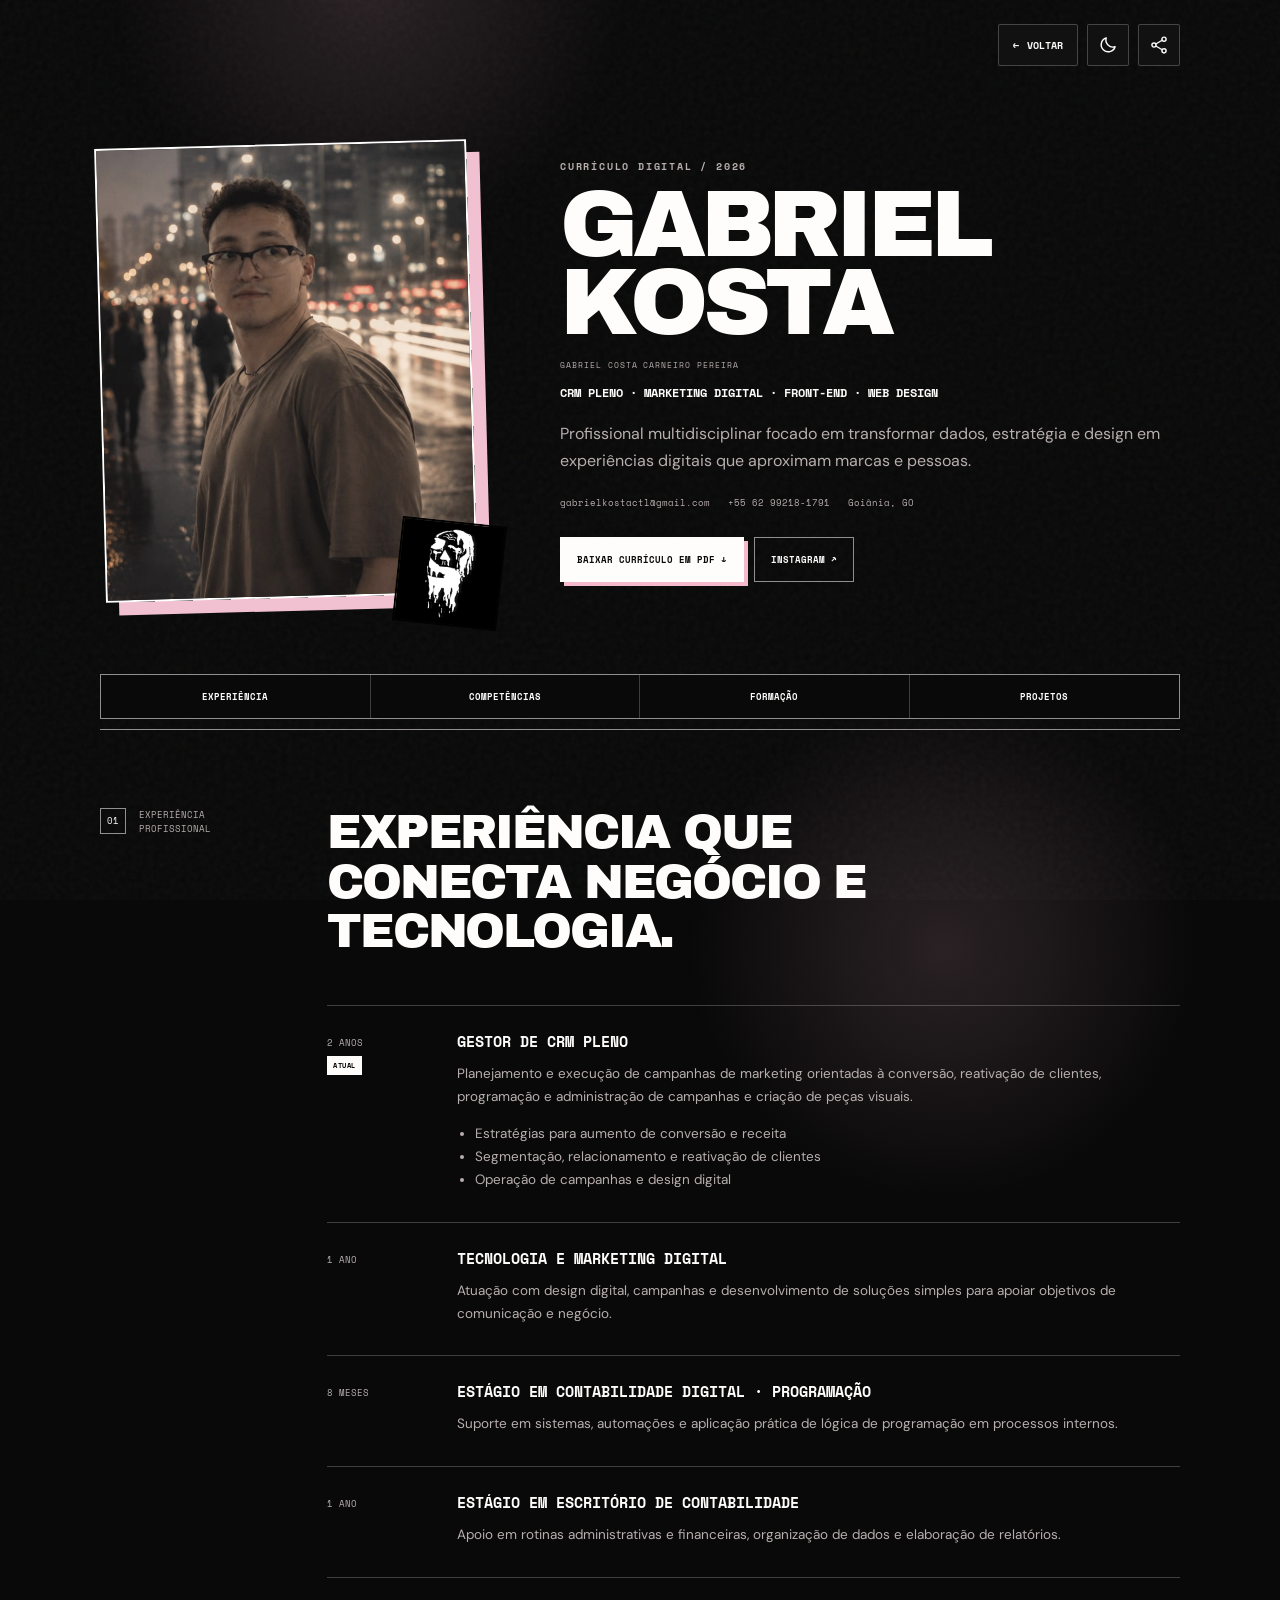
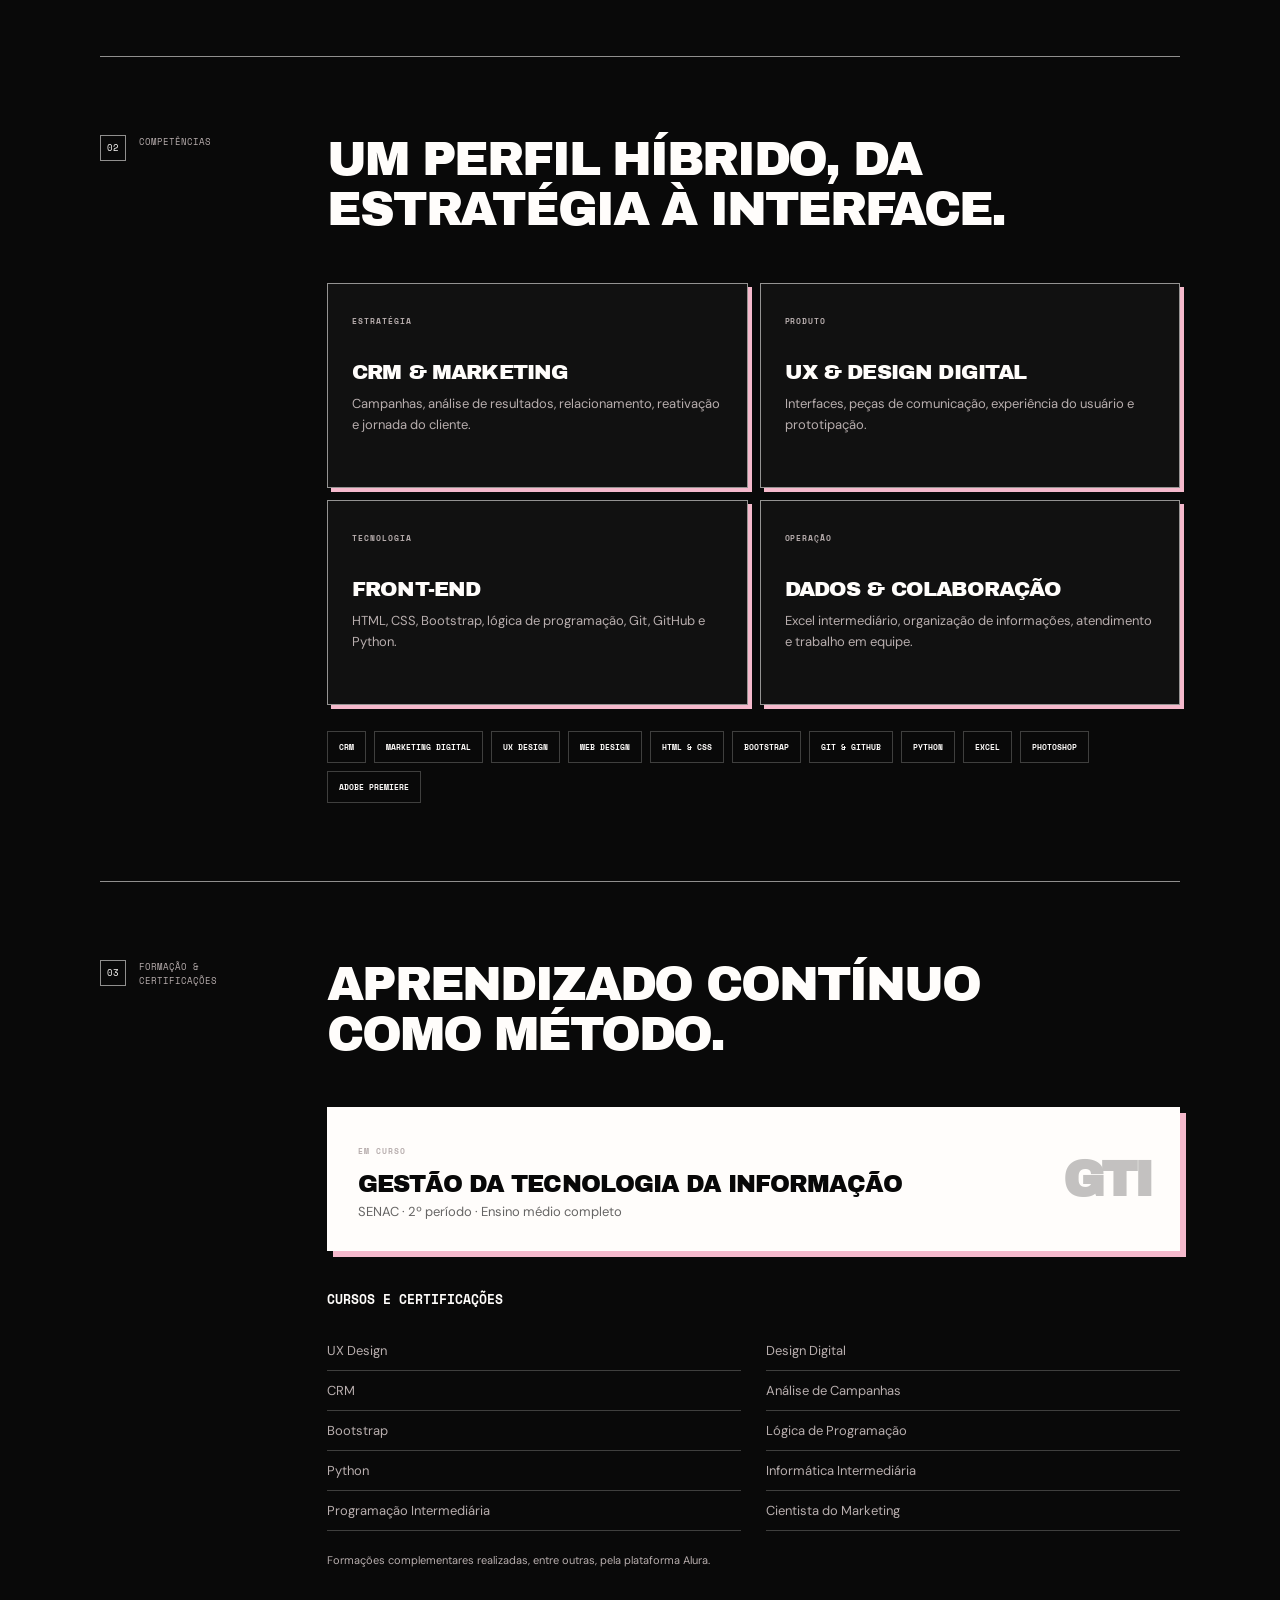
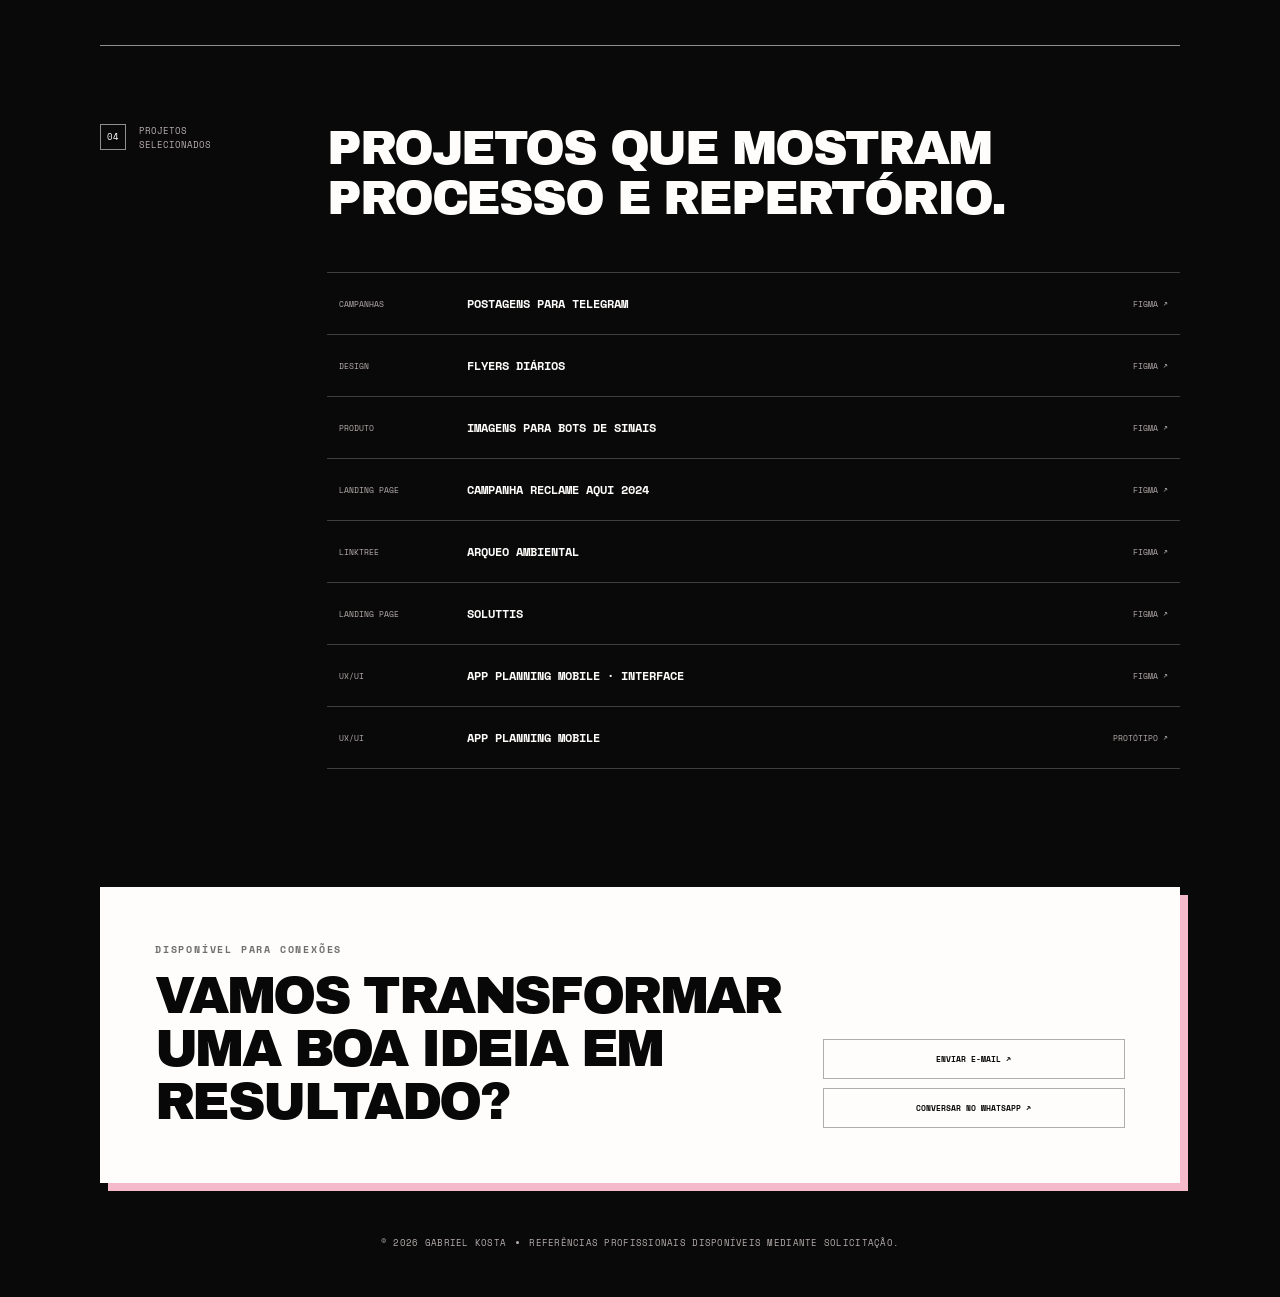
==== commit 107c43dd: "Logos removidas canto superior" ====
--- a/curriculo.html
+++ b/curriculo.html
@@ -16,8 +16,7 @@
     <div class="ambient ambient--two" aria-hidden="true"></div>
 
     <main class="resume-shell">
-      <nav class="topbar resume-topbar" aria-label="Ações do currículo">
-        <a class="brand" href="index.html" aria-label="Voltar para a página de links"><img src="LOGO_MINHA.png" alt="" /></a>
+      <nav class="topbar topbar--actions-only resume-topbar" aria-label="Ações do currículo">
         <div class="topbar__actions">
           <a class="back-button" href="index.html"><span aria-hidden="true">←</span> Voltar</a>
           <button class="icon-button" id="theme-toggle" type="button" aria-label="Alternar tema" title="Alternar tema">
--- a/styles.css
+++ b/styles.css
@@ -11,8 +11,8 @@
   --line-strong: rgba(255, 253, 251, 0.55);
   --inverse: #080808;
   --inverse-bg: #fffdfb;
-  --accent: #f0e5e5;
-  --shadow: 5px 5px 0 rgba(240, 229, 229, 0.28);
+  --accent: #f5b9cc;
+  --shadow: 5px 5px 0 rgba(245, 185, 204, 0.3);
   --radius: 3px;
 }
 
@@ -27,8 +27,8 @@
   --line-strong: rgba(0, 0, 0, 0.75);
   --inverse: #fff;
   --inverse-bg: #080808;
-  --accent: #f0e5e5;
-  --shadow: 5px 5px 0 #e8dada;
+  --accent: #f5b9cc;
+  --shadow: 5px 5px 0 #e8a9bd;
 }
 
 * { box-sizing: border-box; }
@@ -47,6 +47,7 @@
   transition: background-color 0.3s ease, color 0.3s ease;
 }
 
+
 body::before {
   content: "";
   position: fixed;
@@ -60,6 +61,7 @@
 button, a { -webkit-tap-highlight-color: transparent; }
 button { font: inherit; }
 a { color: inherit; text-decoration: none; }
+::selection { background: var(--accent); color: #080808; }
 
 .ambient {
   position: fixed;
@@ -67,7 +69,7 @@
   width: 34rem;
   height: 34rem;
   border-radius: 50%;
-  background: radial-gradient(circle, rgba(240,229,229,.13), transparent 68%);
+  background: radial-gradient(circle, rgba(245,185,204,.14), transparent 68%);
   pointer-events: none;
 }
 .ambient--one { top: -18rem; left: calc(50% - 34rem); }
@@ -80,6 +82,7 @@
 }
 
 .topbar { display: flex; align-items: center; justify-content: space-between; }
+.topbar--actions-only { justify-content: flex-end; }
 .brand {
   display: grid;
   width: 42px;
@@ -106,7 +109,7 @@
   cursor: pointer;
   transition: transform .2s ease, border-color .2s ease, background .2s ease;
 }
-.icon-button:hover { transform: translateY(-2px); border-color: var(--line-strong); }
+.icon-button:hover { transform: translateY(-2px); border-color: var(--accent); }
 .icon { width: 20px; height: 20px; fill: none; stroke: currentColor; stroke-linecap: round; stroke-linejoin: round; stroke-width: 1.7; }
 .icon .fill, .icon.fill { fill: currentColor; stroke: none; }
 .icon--sun { display: none; }
@@ -119,7 +122,7 @@
   top: 78px;
   right: 35px;
   padding: 6px 9px;
-  border: 1px solid var(--line-strong);
+  border: 1px solid var(--accent);
   color: var(--muted);
   font-family: "Space Mono", monospace;
   font-size: 8px;
@@ -140,13 +143,13 @@
 }
 .avatar img { width: 100%; height: 100%; object-fit: cover; transform: scale(1.04); }
 :root:not([data-theme="light"]) .avatar img { filter: invert(1) grayscale(1); }
-.status-dot { position: absolute; right: -6px; bottom: -3px; width: 18px; height: 18px; border: 4px solid var(--bg); border-radius: 0; background: var(--text); transform: rotate(12deg); }
+.status-dot { position: absolute; right: -6px; bottom: -3px; width: 18px; height: 18px; border: 4px solid var(--bg); border-radius: 0; background: var(--accent); transform: rotate(12deg); }
 .eyebrow { margin: 0 0 12px; color: var(--muted); font-family: "Space Mono", monospace; font-size: 10px; font-weight: 700; letter-spacing: .18em; }
 h1 { margin: 0; font-family: "Archivo Black", Impact, sans-serif; font-size: clamp(38px, 8vw, 54px); font-weight: 400; letter-spacing: -.055em; line-height: .95; text-transform: uppercase; }
 .bio { max-width: 475px; margin: 16px auto 22px; color: var(--muted); font-size: 16px; line-height: 1.65; }
 .socials { display: flex; justify-content: center; gap: 8px; }
 .socials a { display: grid; width: 40px; height: 40px; place-items: center; border-radius: 50%; color: var(--muted); transition: color .2s ease, background .2s ease, transform .2s ease; }
-.socials a:hover { transform: translateY(-2px); background: var(--surface); color: var(--text); }
+.socials a:hover { transform: translateY(-2px); background: color-mix(in srgb, var(--accent) 18%, var(--surface)); color: var(--text); }
 .socials .icon { width: 19px; height: 19px; }
 
 .section-heading { display: flex; margin-bottom: 12px; padding: 9px 2px; align-items: center; justify-content: space-between; overflow: hidden; border-top: 1px solid var(--line-strong); border-bottom: 1px solid var(--line-strong); color: var(--muted); font-family: "Space Mono", monospace; font-size: 8px; font-weight: 700; letter-spacing: .13em; white-space: nowrap; }
@@ -284,7 +287,7 @@
 @keyframes status-pulse { 0%, 100% { opacity: .35; transform: scale(.8); } 50% { opacity: 1; transform: scale(1); } }
 @keyframes ticker { from { transform: translateX(100%); } to { transform: translateX(-110%); } }
 
-:focus-visible { outline: 2px solid var(--text); outline-offset: 3px; }
+:focus-visible { outline: 2px solid var(--accent); outline-offset: 3px; }
 @keyframes rise { from { opacity: 0; transform: translateY(12px); } to { opacity: 1; transform: translateY(0); } }
 
 @media (max-width: 520px) {
